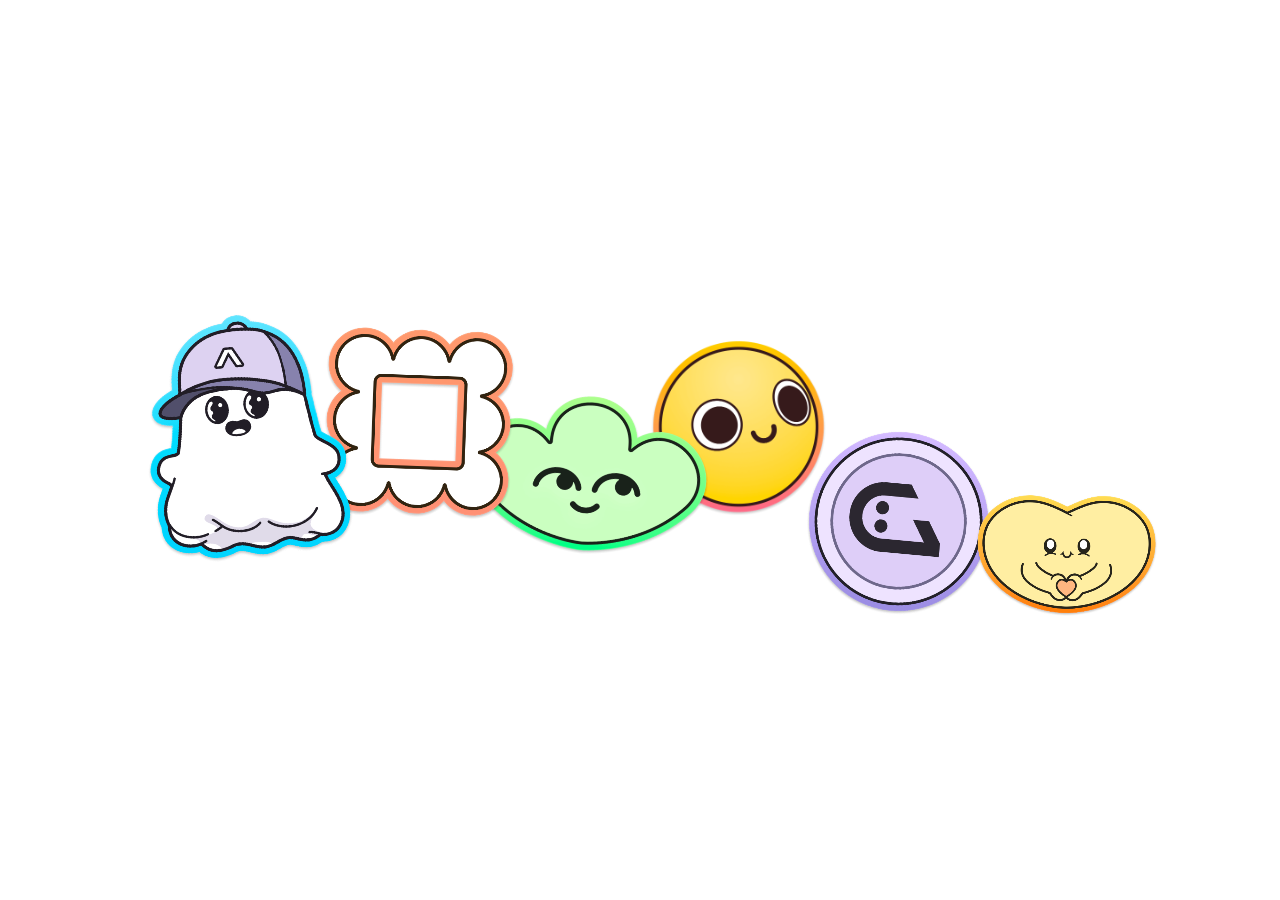
==== demo.html @ bdea6910 "update" ====
<!DOCTYPE html>
<html lang="en">

<head>
    <style>
        @font-face {
            font-family: "Avara";
            src: url("/fonts/TWKEverett-Light.woff") format("woff"), url("/fonts/TWKEverett-Light.woff2") format("woff2");
            font-weight: 400;
            font-display: swap;
        }
    </style>
    <link rel="preload" href="/_next/static/css/b77c245afe27f6cb.css" as="style" />
    <link rel="stylesheet" href="/_next/static/css/b77c245afe27f6cb.css" data-n-g="" />
    <link rel="preload" href="/_next/static/css/94a750743398a46b.css" as="style" />
    <link rel="stylesheet" href="/_next/static/css/94a750743398a46b.css" data-n-p="" /><noscript
        data-n-css=""></noscript>
    <script src="/_next/static/chunks/webpack-f44a0703874563fe.js" defer=""></script>
    <script src="/_next/static/chunks/framework-63157d71ad419e09.js" defer=""></script>
    <script src="/_next/static/chunks/main-c6c319de9f7d0316.js" defer=""></script>
    <script src="/_next/static/chunks/pages/_app-3f9cdbfbe37ef64b.js" defer=""></script>
    <script src="/_next/static/chunks/ea88be26-b21151d5035ec7c2.js" defer=""></script>
    <script src="/_next/static/chunks/876-1625ceb9fcab51bd.js" defer=""></script>
    <script src="/_next/static/chunks/79-f97b6b1998da167d.js" defer=""></script>
    <script src="/_next/static/chunks/908-a9602e80181eebbd.js" defer=""></script>
    <script src="/_next/static/chunks/pages/index-6bef8ebf0e0d40da.js" defer=""></script>
</head>

<body>
    
    <div id="__done" class="main">
       
    </div>
    <script id="__done_DATA__"
        type="application/json">{"props":{"pageProps":{}},"page":"/","query":{},"buildId":"Lk1ZlKumUJoysjNJsy1Ce","nextExport":true,"autoExport":true,"isFallback":false,"scriptLoader":[]}</script>
</body>

</html>
---- _next/static/css/b77c245afe27f6cb.css ----
:root {
    --outline: #12181f;
    --purple: #d0bdfa;
    --green: #b6f5c4;
    --orange: #f1a382;
    --yellow: #fcefab;
    --blue: #a5cae8;
    --whiteSmoke: #f2f2f2;
    --lightGray: #d1d3d4
}

@supports(color:color(display-p3 1 1 1)) {
    :root {
        --outline: color(display-p3 0.0705882353 0.0941176471 0.1215686275);
        --purple: color(display-p3 0.8156862745 0.7411764706 0.9803921569);
        --green: color(display-p3 0.7137254902 0.9607843137 0.768627451);
        --orange: color(display-p3 0.9450980392 0.6392156863 0.5098039216);
        --yellow: color(display-p3 0.9882352941 0.937254902 0.6705882353);
        --blue: color(display-p3 0.6470588235 0.7921568627 0.9098039216);
        --whiteSmoke: color(display-p3 0.9490196078 0.9490196078 0.9490196078);
        --lightGray: color(display-p3 0.8196078431 0.8274509804 0.831372549)
    }
}


.main {
    font-family: "Avara", system-ui, -apple-system, BlinkMacSystemFont, "Segoe UI", Roboto, "Helvetica Neue", Arial, "Noto Sans", sans-serif, "Apple Color Emoji", "Segoe UI Emoji", "Segoe UI Symbol", "Noto Color Emoji";
    scrollbar-width: var(--ck-scrollbar-width);
    color: #fff;
}

::selection {
    background: var(--selection-bg);
    color: var(--selection-color)
}

::-moz-selection {
    background: var(--selection-bg);
    color: var(--selection-color)
}

* {
    outline: 0;
    padding: 0;
    margin: 0;
    border: 0;
    box-sizing: border-box
}

::-webkit-scrollbar {
    width: .5rem;
    height: .5rem
}

::-webkit-scrollbar-track {
    background: transparent
}

::-webkit-scrollbar-thumb {
    background: hsla(0, 0%, 100%, 0);
    border-radius: 100px
}

:hover::-webkit-scrollbar-thumb {
    background: hsla(0, 0%, 100%, .15)
}

::-webkit-scrollbar-thumb:hover {
    background: hsla(0, 0%, 100%, .25)
}


.styles_container__oBv0S{
    display: none;
}

.test{
    font-size: 16px;
    text-rendering: optimizeLegibility;
    -webkit-font-smoothing: antialiased;
    -moz-osx-font-smoothing: grayscale;
    -webkit-tap-highlight-color: rgba(0, 0, 0, 0);
    text-size-adjust: none;
    -webkit-backface-visibility: hidden;
    backface-visibility: hidden;
    font-family: var(--font-body);
    font-display: auto;
    padding-right: var(--scrollbar-width)
}

/* button,
input,
input[type=button],
input[type=text],
select,
textarea {
    appearance: none;
    -moz-appearance: none;
    -webkit-appearance: none;
    font-family: var(--font-body)
} */

.main{


img,
svg {
    display: inline-block;
    max-width: 100%;
    height: auto
}

hr {
    display: block;
    margin: 0 auto 3rem;
    width: 100%;
    height: 1px;
    background: hsla(0, 0%, 100%, .05)
}

h1,
h2,
h3,
h4,
h5,
h6 {
    display: block;
    -webkit-text-stroke: .001px transparent
} 
}

/* 
h1 {
    font-size: 2.75rem;
    font-weight: 400
}

@media screen and (max-width:768px) {
    h1 {
        font-size: 2.5rem
    }
}

h2 {
    font-size: 1.375rem
}

a,
h2 {
    font-weight: 500
}

a {
    display: inline;
    cursor: pointer;
    text-decoration: none;
    position: relative;
    color: inherit;
    transition: all .2s ease
}

.muted {
    color: var(--color-light)
}

p {
    display: block;
    font-size: 1.125rem;
    font-weight: 400;
    line-height: 1.5
}

p+p {
    padding-top: 1.5rem
}

p a {
    display: inline-block;
    color: var(--hyperlink)
}

p a:after {
    transition: inherit;
    pointer-events: none;
    content: "";
    position: absolute;
    bottom: 0;
    left: 0;
    right: 0;
    height: 2px;
    border-radius: 2px;
    background: currentcolor;
    opacity: .2
}

p a:hover {
    transition-duration: .2s
}

p a:hover:after {
    opacity: .3
}

p a:focus-visible {
    border-radius: 2px;
    padding: 0 2px;
    margin: 0 -2px;
    transition: none;
    outline: 2px solid var(--focus)
}

p small {
    font-size: .875rem
}

p big,
p small {
    display: block;
    line-height: 1.3
}

p big {
    font-size: 2.125rem
}

@media screen and (max-width:768px) {
    p {
        font-size: 1.125rem
    }

    p small {
        font-size: .875rem
    }

    p big {
        font-size: 2.0625rem
    }
}

article p {
    font-size: .9375rem;
    font-weight: 300;
    line-height: 1.40625rem;
    letter-spacing: -.00813rem
}

code,
pre {
    font-family: var(--font-code)
}

p code {
    display: inline-block;
    font-size: .875em;
    padding: .05rem .35rem;
    border-radius: .25rem;
    background: #f6f7f9;
    box-shadow: inset 0 0 0 1px #ccc
}

.styles_container__3Tolf {
    z-index: 999;
    position: absolute;
    top: 3rem;
    left: 0;
    right: 0
}

.styles_container__3Tolf,
.styles_content__PBlCz {
    display: flex;
    align-items: center;
    justify-content: center
}

.styles_content__PBlCz {
    gap: .5rem;
    padding: .4rem .8rem;
    border-radius: .5rem;
    color: #fff;
    background: #252525;
    box-shadow: inset 0 0 0 1px hsla(0, 0%, 100%, .03), inset 0 1px 1px 0 hsla(0, 0%, 100%, .02), 0 2px 4px 0 rgba(0, 0, 0, .3);
    font-size: .875rem;
    font-weight: 300;
    line-height: 1.1375rem;
    transition: all .2s ease
}

.styles_content__PBlCz span {
    transform: translateY(1px)
}

@media screen and (max-width:640px) {
    .styles_content__PBlCz {
        display: none
    }
}

.styles_content__PBlCz:hover {
    background: #343434
}

.styles_content__PBlCz svg {
    display: block
}

.styles_main__XsB95 {
    height: 100%;
    overflow: hidden
}

.styles_button__Mz1TS {
    display: inline-flex;
    align-items: center;
    gap: .6875rem;
    color: #fff;
    font-size: .8125rem;
    font-weight: 300;
    line-height: 1.05625rem;
    opacity: .4
}

.styles_button__Mz1TS svg {
    display: block;
    transition: inherit
}

.styles_button__Mz1TS:hover {
    opacity: .8
}

.styles_button__Mz1TS:hover svg {
    transform: translateX(-.15rem)
}

.styles_main__FjzCk {
    width: 100%;
    max-width: 43.5rem;
    margin: 0 auto;
    padding: 7.3125rem 1rem 2rem;
    --selection-bg: #363636;
    --selection-color: #fff
}

.styles_main__FjzCk section {
    padding: 2.3125rem 0 0
}

.styles_main__FjzCk article {
    max-width: 70ch
}

@media screen and (max-width:640px) {
    .styles_main__FjzCk {
        padding: 1.5rem
    }

    .styles_main__FjzCk section {
        padding: 2rem 0 0
    }
}

.styles_main__FjzCk h1,
.styles_main__FjzCk h2,
.styles_main__FjzCk h3,
.styles_main__FjzCk h4,
.styles_main__FjzCk h5,
.styles_main__FjzCk h6,

.styles_main__FjzCk h1 {
    font-size: 2.5rem;
    line-height: 3rem
}

@media screen and (max-width:768px) {
    .styles_main__FjzCk h1 {
        font-size: 2rem;
        line-height: 2.2rem
    }
}
---- _next/static/css/b77c245afe27f6cb.css ----
:root {
    --outline: #12181f;
    --purple: #d0bdfa;
    --green: #b6f5c4;
    --orange: #f1a382;
    --yellow: #fcefab;
    --blue: #a5cae8;
    --whiteSmoke: #f2f2f2;
    --lightGray: #d1d3d4
}

@supports(color:color(display-p3 1 1 1)) {
    :root {
        --outline: color(display-p3 0.0705882353 0.0941176471 0.1215686275);
        --purple: color(display-p3 0.8156862745 0.7411764706 0.9803921569);
        --green: color(display-p3 0.7137254902 0.9607843137 0.768627451);
        --orange: color(display-p3 0.9450980392 0.6392156863 0.5098039216);
        --yellow: color(display-p3 0.9882352941 0.937254902 0.6705882353);
        --blue: color(display-p3 0.6470588235 0.7921568627 0.9098039216);
        --whiteSmoke: color(display-p3 0.9490196078 0.9490196078 0.9490196078);
        --lightGray: color(display-p3 0.8196078431 0.8274509804 0.831372549)
    }
}


.main {
    font-family: "Avara", system-ui, -apple-system, BlinkMacSystemFont, "Segoe UI", Roboto, "Helvetica Neue", Arial, "Noto Sans", sans-serif, "Apple Color Emoji", "Segoe UI Emoji", "Segoe UI Symbol", "Noto Color Emoji";
    scrollbar-width: var(--ck-scrollbar-width);
    color: #fff;
}

::selection {
    background: var(--selection-bg);
    color: var(--selection-color)
}

::-moz-selection {
    background: var(--selection-bg);
    color: var(--selection-color)
}

* {
    outline: 0;
    padding: 0;
    margin: 0;
    border: 0;
    box-sizing: border-box
}

::-webkit-scrollbar {
    width: .5rem;
    height: .5rem
}

::-webkit-scrollbar-track {
    background: transparent
}

::-webkit-scrollbar-thumb {
    background: hsla(0, 0%, 100%, 0);
    border-radius: 100px
}

:hover::-webkit-scrollbar-thumb {
    background: hsla(0, 0%, 100%, .15)
}

::-webkit-scrollbar-thumb:hover {
    background: hsla(0, 0%, 100%, .25)
}


.styles_container__oBv0S{
    display: none;
}

.test{
    font-size: 16px;
    text-rendering: optimizeLegibility;
    -webkit-font-smoothing: antialiased;
    -moz-osx-font-smoothing: grayscale;
    -webkit-tap-highlight-color: rgba(0, 0, 0, 0);
    text-size-adjust: none;
    -webkit-backface-visibility: hidden;
    backface-visibility: hidden;
    font-family: var(--font-body);
    font-display: auto;
    padding-right: var(--scrollbar-width)
}

/* button,
input,
input[type=button],
input[type=text],
select,
textarea {
    appearance: none;
    -moz-appearance: none;
    -webkit-appearance: none;
    font-family: var(--font-body)
} */

.main{


img,
svg {
    display: inline-block;
    max-width: 100%;
    height: auto
}

hr {
    display: block;
    margin: 0 auto 3rem;
    width: 100%;
    height: 1px;
    background: hsla(0, 0%, 100%, .05)
}

h1,
h2,
h3,
h4,
h5,
h6 {
    display: block;
    -webkit-text-stroke: .001px transparent
} 
}

/* 
h1 {
    font-size: 2.75rem;
    font-weight: 400
}

@media screen and (max-width:768px) {
    h1 {
        font-size: 2.5rem
    }
}

h2 {
    font-size: 1.375rem
}

a,
h2 {
    font-weight: 500
}

a {
    display: inline;
    cursor: pointer;
    text-decoration: none;
    position: relative;
    color: inherit;
    transition: all .2s ease
}

.muted {
    color: var(--color-light)
}

p {
    display: block;
    font-size: 1.125rem;
    font-weight: 400;
    line-height: 1.5
}

p+p {
    padding-top: 1.5rem
}

p a {
    display: inline-block;
    color: var(--hyperlink)
}

p a:after {
    transition: inherit;
    pointer-events: none;
    content: "";
    position: absolute;
    bottom: 0;
    left: 0;
    right: 0;
    height: 2px;
    border-radius: 2px;
    background: currentcolor;
    opacity: .2
}

p a:hover {
    transition-duration: .2s
}

p a:hover:after {
    opacity: .3
}

p a:focus-visible {
    border-radius: 2px;
    padding: 0 2px;
    margin: 0 -2px;
    transition: none;
    outline: 2px solid var(--focus)
}

p small {
    font-size: .875rem
}

p big,
p small {
    display: block;
    line-height: 1.3
}

p big {
    font-size: 2.125rem
}

@media screen and (max-width:768px) {
    p {
        font-size: 1.125rem
    }

    p small {
        font-size: .875rem
    }

    p big {
        font-size: 2.0625rem
    }
}

article p {
    font-size: .9375rem;
    font-weight: 300;
    line-height: 1.40625rem;
    letter-spacing: -.00813rem
}

code,
pre {
    font-family: var(--font-code)
}

p code {
    display: inline-block;
    font-size: .875em;
    padding: .05rem .35rem;
    border-radius: .25rem;
    background: #f6f7f9;
    box-shadow: inset 0 0 0 1px #ccc
}

.styles_container__3Tolf {
    z-index: 999;
    position: absolute;
    top: 3rem;
    left: 0;
    right: 0
}

.styles_container__3Tolf,
.styles_content__PBlCz {
    display: flex;
    align-items: center;
    justify-content: center
}

.styles_content__PBlCz {
    gap: .5rem;
    padding: .4rem .8rem;
    border-radius: .5rem;
    color: #fff;
    background: #252525;
    box-shadow: inset 0 0 0 1px hsla(0, 0%, 100%, .03), inset 0 1px 1px 0 hsla(0, 0%, 100%, .02), 0 2px 4px 0 rgba(0, 0, 0, .3);
    font-size: .875rem;
    font-weight: 300;
    line-height: 1.1375rem;
    transition: all .2s ease
}

.styles_content__PBlCz span {
    transform: translateY(1px)
}

@media screen and (max-width:640px) {
    .styles_content__PBlCz {
        display: none
    }
}

.styles_content__PBlCz:hover {
    background: #343434
}

.styles_content__PBlCz svg {
    display: block
}

.styles_main__XsB95 {
    height: 100%;
    overflow: hidden
}

.styles_button__Mz1TS {
    display: inline-flex;
    align-items: center;
    gap: .6875rem;
    color: #fff;
    font-size: .8125rem;
    font-weight: 300;
    line-height: 1.05625rem;
    opacity: .4
}

.styles_button__Mz1TS svg {
    display: block;
    transition: inherit
}

.styles_button__Mz1TS:hover {
    opacity: .8
}

.styles_button__Mz1TS:hover svg {
    transform: translateX(-.15rem)
}

.styles_main__FjzCk {
    width: 100%;
    max-width: 43.5rem;
    margin: 0 auto;
    padding: 7.3125rem 1rem 2rem;
    --selection-bg: #363636;
    --selection-color: #fff
}

.styles_main__FjzCk section {
    padding: 2.3125rem 0 0
}

.styles_main__FjzCk article {
    max-width: 70ch
}

@media screen and (max-width:640px) {
    .styles_main__FjzCk {
        padding: 1.5rem
    }

    .styles_main__FjzCk section {
        padding: 2rem 0 0
    }
}

.styles_main__FjzCk h1,
.styles_main__FjzCk h2,
.styles_main__FjzCk h3,
.styles_main__FjzCk h4,
.styles_main__FjzCk h5,
.styles_main__FjzCk h6,

.styles_main__FjzCk h1 {
    font-size: 2.5rem;
    line-height: 3rem
}

@media screen and (max-width:768px) {
    .styles_main__FjzCk h1 {
        font-size: 2rem;
        line-height: 2.2rem
    }
}
---- _next/static/css/94a750743398a46b.css ----
.main{
    
    .styles_closeButton__2CERh {
        cursor: pointer;
        z-index: 999;
        position: absolute;
        top: 1.5rem;
        right: 1.5rem;
        width: 2.75rem;
        height: 2.75rem;
        display: flex;
        justify-content: center;
        align-items: center;
        color: #fff;
        background: transparent;
        pointer-events: auto
    }
    
    .styles_closeButton__2CERh svg {
        display: block
    }
    
    @media screen and (min-width:920px) {
        .styles_closeButton__2CERh {
            display: none
        }
    }
    
    .styles_container__AKGKk {
        position: relative;
        transition: .2s var(--ease-snappy);
        transition-property: opacity, transform
    }
    
    .styles_container__AKGKk:hover .styles_label___vMHi {
        opacity: 1;
        transform: translateX(-50%)
    }
    
    .styles_container__AKGKk:hover .styles_icon__t80S5 {
        transform: translateY(-.25rem)
    }
    
    .styles_label___vMHi {
        display: block;
        z-index: 9;
        position: absolute;
        top: -3.5rem;
        margin-left: 50%;
        padding: 1.2rem 1.05rem;
        box-shadow: inset 0 0 0 1px hsla(0, 0%, 100%, .02), inset 0 1px 2px 0 hsla(0, 0%, 100%, .04);
        background: linear-gradient(0deg, #0d0d0d, #0d0d0d), hsla(0, 0%, 75%, .13);
        border-radius: 2rem;
        font-size: .8125rem;
        line-height: 0;
        opacity: 0;
        transform: translateY(.5rem) translateX(-50%);
        transition: inherit;
        pointer-events: none
    }
    
    .styles_icon__t80S5 {
        overflow: hidden;
        position: relative;
        width: 1.25rem;
        height: 1.25rem;
        border-radius: 50%;
        background: #000;
        box-shadow: 0 0 0 2px #171717;
        transition: inherit
    }
    
    .styles_icon__t80S5 img {
        display: block;
        width: 100%;
        height: auto;
        transition: all .3s var(--ease-snappy)
    }
    
    .styles_container__hqm4Z {
        z-index: 2;
        position: fixed;
        inset: 0;
        display: flex;
        justify-content: flex-end;
        padding: .5rem 0 .5rem .5rem;
        overflow-x: hidden;
        overflow-y: scroll
    }
    
    @media screen and (max-width:920px) {
        .styles_container__hqm4Z {
            display: block;
            padding: 0 .25rem .25rem
        }
    
        .styles_container__hqm4Z:before {
            content: "";
            display: block;
            height: calc(100% - 17rem)
        }
    }
    
    .styles_content__zXdy_ {
        z-index: 2;
        max-width: 30%;
        min-width: 28rem;
        width: 100%;
        padding: 2.75rem 4rem;
        border-radius: .75rem;
        background: rgba(26, 26, 26, .89);
        position: relative;
        display: flex;
        min-height: 100%;
        height: -moz-fit-content;
        height: fit-content
    }
    
    @media screen and (min-width:920px) {
        .styles_content__zXdy_ {
            -webkit-backdrop-filter: blur(2rem);
            backdrop-filter: blur(2rem)
        }
    }
    
    @media screen and (max-width:920px) {
        .styles_content__zXdy_ {
            position: relative;
            max-width: 100%;
            min-width: 0;
            height: 100svh;
            padding: 1.75rem 2rem 2rem;
            border-radius: 1.25rem;
            background: #1a1a1a;
            box-shadow: 0 0 4rem 2rem rgba(0, 0, 0, .8)
        }
    }
    
    .styles_bio__1MIxw,
    .styles_innerContent__RMK_k {
        display: flex;
        flex-direction: column
    }
    
    .styles_bio__1MIxw {
        gap: .5rem;
        min-height: 13rem;
        max-width: 35rem
    }
    
    @media screen and (max-width:920px) {
        .styles_bio__1MIxw {
            max-width: 100%
        }
    }
    
    .styles_footer__OmqYC {
        margin-top: auto;
        padding-top: 2rem;
        width: 100%
    }
    
    .styles_links__3AvSP {
        padding: 0 0 .5rem
    }
    
    .styles_links__3AvSP ul {
        list-style: none;
        display: flex;
        align-items: center;
        height: 1.75rem;
        gap: .5rem
    }
    
    .styles_links__3AvSP ul li a {
        display: block;
        opacity: .3;
        transition: opacity .1s ease
    }
    
    .styles_links__3AvSP ul li a svg {
        display: block
    }
    
    .styles_links__3AvSP ul li a:hover {
        opacity: 1
    }
    
    .styles_links__3AvSP ul li a:focus-visible {
        opacity: 1
    }
    
    .styles_details__0ByWX {
        display: flex;
        flex-direction: column;
        gap: .5rem;
        padding: 2.25rem 0 0
    }
    
    .styles_details__0ByWX>div {
        display: flex;
        align-items: flex-start;
        justify-content: space-between;
        gap: 1rem;
        font-size: .875rem;
        font-weight: 400;
        line-height: 1.375rem;
        padding: .25rem 0 .75rem;
        border-bottom: 1px solid hsla(0, 0%, 100%, .05)
    }
    
    .styles_details__0ByWX>div:last-child {
        border-bottom: none
    }
    
    .styles_details__0ByWX>div dt {
        color: var(--color-light)
    }
    
    .styles_details__0ByWX>div dd {
        text-align: right;
        max-width: 60%
    }
    
    .styles_details__0ByWX>div ul {
        list-style: none;
        display: flex
    }
    
    .styles_details__0ByWX>div li[data-highlight=true],
    .styles_details__0ByWX>div span[data-highlight=true] {
        position: relative;
        display: block;
        padding: .25rem .3rem .2rem .35rem;
        color: var(--color);
        border-radius: .375rem;
        margin-left: .3rem;
        font-size: .8125rem;
        font-family: var(--font-secondary);
        font-weight: 400;
        line-height: 1
    }
    
    .styles_details__0ByWX>div li[data-highlight=true]:before,
    .styles_details__0ByWX>div span[data-highlight=true]:before {
        content: "";
        position: absolute;
        inset: 0;
        border-radius: inherit;
        background: var(--color);
        opacity: .1
    }
    
    .styles_details__0ByWX>div li[data-highlight=true]:after,
    .styles_details__0ByWX>div span[data-highlight=true]:after {
        content: "";
        position: absolute;
        inset: 0;
        border-radius: inherit;
        box-shadow: 0 0 0 1px var(--color);
        opacity: .4
    }
    
    .styles_chains__l7o9t {
        display: flex;
        align-items: center;
        justify-content: flex-end;
        width: 100%
    }
    
    .styles_chains__l7o9t li {
        margin-right: -.4rem
    }
    
    .styles_draggable__UHZii {
        z-index: 2;
        position: relative;
        background: transparent;
        color: inherit;
        will-change: transform
    }
    
    .styles_draggable__UHZii:after {
        z-index: -1;
        content: "";
        opacity: 0;
        pointer-events: none;
        transform: scale(.5);
        transition: .2s var(--ease-snappy);
        transition-property: opacity, transform;
        position: absolute;
        border-radius: 50%;
        inset: 35%;
        box-shadow: 0 0 5rem 5rem var(--bg);
        background: var(--bg)
    }
    
    .styles_draggable__UHZii:focus-visible:after {
        opacity: .35;
        transform: none
    }
    
    .styles_container__m7iLQ {
        position: fixed;
        inset: 0;
        bottom: auto;
        height: 100%;
        display: flex;
        align-items: center;
        justify-content: center;
        pointer-events: none
    }
    
    @media screen and (max-width:920px) {
        .styles_container__m7iLQ {
            bottom: 6rem;
            height: auto
        }
    }
    
    .styles_container__m7iLQ ul {
        position: relative;
        list-style: none;
        -webkit-user-select: none;
        -moz-user-select: none;
        user-select: none
    }
    
    .styles_container__m7iLQ ul li {
        position: absolute;
        inset: 0;
        display: flex;
        align-items: center;
        justify-content: center
    }
    
    .styles_container__m7iLQ ul li .styles_anchor__JuNd_ {
        position: relative;
        pointer-events: none
    }
    
    .styles_container__m7iLQ ul li .styles_anchor__JuNd_ .styles_label__xIgIr {
        z-index: 1;
        position: absolute;
        bottom: 85%;
        left: 0;
        right: 0;
        display: flex;
        align-items: center;
        justify-content: center;
        pointer-events: none
    }
    
    .styles_container__m7iLQ ul li .styles_anchor__JuNd_ .styles_label__xIgIr span {
        display: block;
        position: relative;
        top: 0;
        padding: 1.2rem 1.05rem;
        box-shadow: inset 0 0 0 1px hsla(0, 0%, 100%, .02), inset 0 1px 2px 0 hsla(0, 0%, 100%, .04);
        background: linear-gradient(0deg, #0d0d0d, #0d0d0d), hsla(0, 0%, 75%, .13);
        border-radius: 2rem;
        font-size: 1.125rem;
        line-height: 0;
        opacity: 0;
        transform: translateY(2rem);
        transition: .2s var(--ease-snappy);
        transition-property: opacity, transform
    }
    
    @media screen and (max-width:920px) {
        .styles_container__m7iLQ ul li .styles_anchor__JuNd_ .styles_label__xIgIr span {
            display: none
        }
    }
    
    .styles_container__m7iLQ ul li .styles_anchor__JuNd_ .styles_logo__gSepY {
        position: relative;
        pointer-events: auto;
        cursor: pointer
    }
    
    .styles_container__m7iLQ ul li .styles_anchor__JuNd_ .styles_logo__gSepY img {
        display: block;
        max-width: none;
        transform: scale(1);
        -webkit-user-select: none;
        -moz-user-select: none;
        user-select: none;
        pointer-events: none
    }
    
    .styles_container__m7iLQ ul li .styles_anchor__JuNd_ .styles_logo__gSepY:active {
        cursor: -webkit-grabbing;
        cursor: grabbing
    }
    
    .styles_container__m7iLQ ul li .styles_anchor__JuNd_:focus-visible .styles_label__xIgIr span,
    .styles_container__m7iLQ ul li .styles_anchor__JuNd_:hover .styles_label__xIgIr span {
        opacity: 1;
        transform: none
    }
    
    .styles_container__m7iLQ ul li .styles_anchor__JuNd_[data-dragging=true] .styles_label__xIgIr span {
        opacity: 0
    }
    
    .styles_container__m7iLQ ul li .styles_anchor__JuNd_[data-disabled=true] .styles_label__xIgIr span {
        color: hsla(0, 0%, 100%, .4)
    }
    
    @media screen and (max-width:920px) {
        .styles_container__m7iLQ ul li .styles_anchor__JuNd_[data-disabled=true] .styles_label__xIgIr {
            z-index: 9999;
            top: 42%;
            bottom: auto
        }
    
        .styles_container__m7iLQ ul li .styles_anchor__JuNd_[data-disabled=true] .styles_label__xIgIr span {
            opacity: 0;
            display: block;
            color: #fff;
            border-radius: 2.25rem;
            border: 1px solid hsla(0, 0%, 100%, .02);
            background: linear-gradient(0deg, #0d0d0d, #0d0d0d), hsla(0, 0%, 75%, .13);
            background-blend-mode: color-dodge, normal;
            box-shadow: inset 0 0 1px 0 hsla(0, 0%, 100%, .04), 0 2px 4px 0 rgba(0, 0, 0, .3);
            transform: scale(.8) translateY(-.5rem);
            transition: all .3s var(--ease-snappy)
        }
    
        .styles_container__m7iLQ ul li .styles_anchor__JuNd_[data-disabled=true][data-toggled=true] .styles_label__xIgIr span {
            opacity: 1;
            transform: none
        }
    }
    
    @keyframes styles_textIn__jlU7M {
        0% {
            transform: translateY(2rem) scale(.8)
        }
    
        to {
            transform: none
        }
    }
    
    .styles_controlsContainer__Lh2Ap {
        z-index: 999;
        position: fixed;
        bottom: 3rem;
        right: 0;
        left: 0;
        display: flex;
        gap: .5rem;
        pointer-events: none
    }
    
    .styles_controlsContainer__Lh2Ap:after {
        content: "";
        max-width: 30%;
        min-width: 28rem
    }
    
    @media screen and (max-width:920px) {
        .styles_controlsContainer__Lh2Ap {
            display: none
        }
    }
    
    .styles_controls__dcFXB {
        display: flex;
        margin: 0 auto;
        padding: 0 .4rem;
        border-radius: 2rem;
        background: hsla(0, 0%, 75%, .13);
        background-blend-mode: color-dodge, normal;
        box-shadow: inset 0 1px 2px 0 hsla(0, 0%, 100%, .04);
        pointer-events: auto
    }
    
    @media screen and (min-width:920px) {
        .styles_controls__dcFXB {
            -webkit-backdrop-filter: blur(2rem);
            backdrop-filter: blur(2rem)
        }
    }
    
    .styles_controls__dcFXB button {
        cursor: pointer;
        background: transparent;
        color: #fff;
        line-height: 1;
        padding: .5rem .4rem;
        transition: all .2s var(--ease-snappy);
        opacity: .33
    }
    
    .styles_controls__dcFXB button:first-child svg {
        transform: scaleX(-1)
    }
    
    .styles_controls__dcFXB button:hover {
        opacity: 1
    }
    
    .styles_controls__dcFXB button:active {
        transform: scale(.8)
    }
    
    .styles_controls__dcFXB button:focus-visible {
        opacity: 1
    }
    
    .styles_controls__dcFXB button:disabled {
        opacity: .3;
        cursor: auto
    }
    
    .styles_content__URj10 {
        position: relative;
        z-index: 99999999;
        min-width: 11.5rem;
        padding: .3125rem;
        color: hsla(0, 0%, 100%, .7);
        background: #1a1a1a;
        border-radius: .5rem;
        box-shadow: inset 0 0 0 1px hsla(0, 0%, 100%, .03), 0 6px 14px 0 rgba(0, 0, 0, .07);
        -webkit-backdrop-filter: blur(10px);
        backdrop-filter: blur(10px);
        -webkit-user-select: none;
        -moz-user-select: none;
        user-select: none
    }
    
    .styles_content__URj10 [data-radix-collection-item] {
        display: flex;
        align-items: center;
        justify-content: flex-start;
        gap: .5rem;
        border-radius: .375rem;
        padding: .3125rem .9375rem .3125rem .375rem;
        font-size: .8125rem;
        font-weight: 300
    }
    
    .styles_content__URj10 [data-radix-collection-item][aria-disabled] {
        pointer-events: none;
        opacity: .2
    }
    
    .styles_content__URj10 [data-radix-collection-item]:hover {
        background: hsla(0, 0%, 100%, .05)
    }
    
    .styles_content__URj10 [data-radix-collection-item] svg {
        display: block
    }
    
    .styles_label__nZ0E0 {
        position: relative;
        white-space: nowrap
    }
    
    @keyframes animation_enterPop__tCQZu {
        0% {
            opacity: 0;
            transform: scale(.96)
        }
    
        to {
            opacity: 1;
            transform: scale(1)
        }
    }
    
    @keyframes animation_exit__Kp0ha {
        0% {
            opacity: 1
        }
    
        to {
            opacity: 0
        }
    }
    
    .animation_contentAnimEnter__wlTW9 {
        animation-name: animation_enterPop__tCQZu;
        animation-timing-function: ease;
        animation-fill-mode: both
    }
    
    .animation_contentAnimEnter__wlTW9,
    .animation_contentAnimExit__xPrvD {
        transform-origin: var(--radix-context-menu-content-transform-origin);
        animation-duration: .1s
    }
    
    .animation_contentAnimExit__xPrvD {
        animation-name: animation_exit__Kp0ha;
        animation-timing-function: ease;
        animation-fill-mode: both
    }
    
    @keyframes styles_fadeIn__5YyCS {
        0% {
            opacity: 0
        }
    
        to {
            opacity: 1
        }
    }
    
    .styles_container__CZwiU {
        position: fixed;
        left: 0;
        right: 0;
        bottom: 2.75rem;
        color: hsla(0, 0%, 100%, .15);
        transition: all .2s ease-in-out
    }
    
    .styles_container__CZwiU[data-hidden] {
        pointer-events: none;
        transform: translateY(2rem);
        opacity: 0
    }
    
    .styles_container__CZwiU header {
        position: relative;
        padding-bottom: .95rem;
        display: flex;
        align-items: center;
        justify-content: center;
        color: #fff
    }
    
    .styles_container__CZwiU header>div {
        display: block;
        width: 8.25rem;
        height: auto;
        margin: -20% 0
    }
    
    .styles_container__CZwiU footer {
        animation: styles_fadeIn__5YyCS .8s var(--ease-snappy) both
    }
    
    .styles_links__5qJaS {
        list-style: none;
        display: flex;
        align-items: center;
        justify-content: center;
        gap: .5rem
    }
    
    .styles_links__5qJaS li a {
        display: inline-block;
        vertical-align: middle;
        color: #fff;
        font-size: .8125rem;
        font-weight: 400;
        opacity: .35
    }
    
    .styles_links__5qJaS li a:focus,
    .styles_links__5qJaS li a:hover {
        opacity: 1
    }
    
    .styles_links__5qJaS li:after {
        content: "";
        display: inline-block;
        vertical-align: middle;
        margin-left: .5rem;
        width: 2px;
        height: 2px;
        background: #fff;
        border-radius: 50%;
        opacity: .35
    }
    
    .styles_links__5qJaS li:last-child:after {
        display: none
    }
    
   
    
}
---- _next/static/css/94a750743398a46b.css ----
.main{
    
    .styles_closeButton__2CERh {
        cursor: pointer;
        z-index: 999;
        position: absolute;
        top: 1.5rem;
        right: 1.5rem;
        width: 2.75rem;
        height: 2.75rem;
        display: flex;
        justify-content: center;
        align-items: center;
        color: #fff;
        background: transparent;
        pointer-events: auto
    }
    
    .styles_closeButton__2CERh svg {
        display: block
    }
    
    @media screen and (min-width:920px) {
        .styles_closeButton__2CERh {
            display: none
        }
    }
    
    .styles_container__AKGKk {
        position: relative;
        transition: .2s var(--ease-snappy);
        transition-property: opacity, transform
    }
    
    .styles_container__AKGKk:hover .styles_label___vMHi {
        opacity: 1;
        transform: translateX(-50%)
    }
    
    .styles_container__AKGKk:hover .styles_icon__t80S5 {
        transform: translateY(-.25rem)
    }
    
    .styles_label___vMHi {
        display: block;
        z-index: 9;
        position: absolute;
        top: -3.5rem;
        margin-left: 50%;
        padding: 1.2rem 1.05rem;
        box-shadow: inset 0 0 0 1px hsla(0, 0%, 100%, .02), inset 0 1px 2px 0 hsla(0, 0%, 100%, .04);
        background: linear-gradient(0deg, #0d0d0d, #0d0d0d), hsla(0, 0%, 75%, .13);
        border-radius: 2rem;
        font-size: .8125rem;
        line-height: 0;
        opacity: 0;
        transform: translateY(.5rem) translateX(-50%);
        transition: inherit;
        pointer-events: none
    }
    
    .styles_icon__t80S5 {
        overflow: hidden;
        position: relative;
        width: 1.25rem;
        height: 1.25rem;
        border-radius: 50%;
        background: #000;
        box-shadow: 0 0 0 2px #171717;
        transition: inherit
    }
    
    .styles_icon__t80S5 img {
        display: block;
        width: 100%;
        height: auto;
        transition: all .3s var(--ease-snappy)
    }
    
    .styles_container__hqm4Z {
        z-index: 2;
        position: fixed;
        inset: 0;
        display: flex;
        justify-content: flex-end;
        padding: .5rem 0 .5rem .5rem;
        overflow-x: hidden;
        overflow-y: scroll
    }
    
    @media screen and (max-width:920px) {
        .styles_container__hqm4Z {
            display: block;
            padding: 0 .25rem .25rem
        }
    
        .styles_container__hqm4Z:before {
            content: "";
            display: block;
            height: calc(100% - 17rem)
        }
    }
    
    .styles_content__zXdy_ {
        z-index: 2;
        max-width: 30%;
        min-width: 28rem;
        width: 100%;
        padding: 2.75rem 4rem;
        border-radius: .75rem;
        background: rgba(26, 26, 26, .89);
        position: relative;
        display: flex;
        min-height: 100%;
        height: -moz-fit-content;
        height: fit-content
    }
    
    @media screen and (min-width:920px) {
        .styles_content__zXdy_ {
            -webkit-backdrop-filter: blur(2rem);
            backdrop-filter: blur(2rem)
        }
    }
    
    @media screen and (max-width:920px) {
        .styles_content__zXdy_ {
            position: relative;
            max-width: 100%;
            min-width: 0;
            height: 100svh;
            padding: 1.75rem 2rem 2rem;
            border-radius: 1.25rem;
            background: #1a1a1a;
            box-shadow: 0 0 4rem 2rem rgba(0, 0, 0, .8)
        }
    }
    
    .styles_bio__1MIxw,
    .styles_innerContent__RMK_k {
        display: flex;
        flex-direction: column
    }
    
    .styles_bio__1MIxw {
        gap: .5rem;
        min-height: 13rem;
        max-width: 35rem
    }
    
    @media screen and (max-width:920px) {
        .styles_bio__1MIxw {
            max-width: 100%
        }
    }
    
    .styles_footer__OmqYC {
        margin-top: auto;
        padding-top: 2rem;
        width: 100%
    }
    
    .styles_links__3AvSP {
        padding: 0 0 .5rem
    }
    
    .styles_links__3AvSP ul {
        list-style: none;
        display: flex;
        align-items: center;
        height: 1.75rem;
        gap: .5rem
    }
    
    .styles_links__3AvSP ul li a {
        display: block;
        opacity: .3;
        transition: opacity .1s ease
    }
    
    .styles_links__3AvSP ul li a svg {
        display: block
    }
    
    .styles_links__3AvSP ul li a:hover {
        opacity: 1
    }
    
    .styles_links__3AvSP ul li a:focus-visible {
        opacity: 1
    }
    
    .styles_details__0ByWX {
        display: flex;
        flex-direction: column;
        gap: .5rem;
        padding: 2.25rem 0 0
    }
    
    .styles_details__0ByWX>div {
        display: flex;
        align-items: flex-start;
        justify-content: space-between;
        gap: 1rem;
        font-size: .875rem;
        font-weight: 400;
        line-height: 1.375rem;
        padding: .25rem 0 .75rem;
        border-bottom: 1px solid hsla(0, 0%, 100%, .05)
    }
    
    .styles_details__0ByWX>div:last-child {
        border-bottom: none
    }
    
    .styles_details__0ByWX>div dt {
        color: var(--color-light)
    }
    
    .styles_details__0ByWX>div dd {
        text-align: right;
        max-width: 60%
    }
    
    .styles_details__0ByWX>div ul {
        list-style: none;
        display: flex
    }
    
    .styles_details__0ByWX>div li[data-highlight=true],
    .styles_details__0ByWX>div span[data-highlight=true] {
        position: relative;
        display: block;
        padding: .25rem .3rem .2rem .35rem;
        color: var(--color);
        border-radius: .375rem;
        margin-left: .3rem;
        font-size: .8125rem;
        font-family: var(--font-secondary);
        font-weight: 400;
        line-height: 1
    }
    
    .styles_details__0ByWX>div li[data-highlight=true]:before,
    .styles_details__0ByWX>div span[data-highlight=true]:before {
        content: "";
        position: absolute;
        inset: 0;
        border-radius: inherit;
        background: var(--color);
        opacity: .1
    }
    
    .styles_details__0ByWX>div li[data-highlight=true]:after,
    .styles_details__0ByWX>div span[data-highlight=true]:after {
        content: "";
        position: absolute;
        inset: 0;
        border-radius: inherit;
        box-shadow: 0 0 0 1px var(--color);
        opacity: .4
    }
    
    .styles_chains__l7o9t {
        display: flex;
        align-items: center;
        justify-content: flex-end;
        width: 100%
    }
    
    .styles_chains__l7o9t li {
        margin-right: -.4rem
    }
    
    .styles_draggable__UHZii {
        z-index: 2;
        position: relative;
        background: transparent;
        color: inherit;
        will-change: transform
    }
    
    .styles_draggable__UHZii:after {
        z-index: -1;
        content: "";
        opacity: 0;
        pointer-events: none;
        transform: scale(.5);
        transition: .2s var(--ease-snappy);
        transition-property: opacity, transform;
        position: absolute;
        border-radius: 50%;
        inset: 35%;
        box-shadow: 0 0 5rem 5rem var(--bg);
        background: var(--bg)
    }
    
    .styles_draggable__UHZii:focus-visible:after {
        opacity: .35;
        transform: none
    }
    
    .styles_container__m7iLQ {
        position: fixed;
        inset: 0;
        bottom: auto;
        height: 100%;
        display: flex;
        align-items: center;
        justify-content: center;
        pointer-events: none
    }
    
    @media screen and (max-width:920px) {
        .styles_container__m7iLQ {
            bottom: 6rem;
            height: auto
        }
    }
    
    .styles_container__m7iLQ ul {
        position: relative;
        list-style: none;
        -webkit-user-select: none;
        -moz-user-select: none;
        user-select: none
    }
    
    .styles_container__m7iLQ ul li {
        position: absolute;
        inset: 0;
        display: flex;
        align-items: center;
        justify-content: center
    }
    
    .styles_container__m7iLQ ul li .styles_anchor__JuNd_ {
        position: relative;
        pointer-events: none
    }
    
    .styles_container__m7iLQ ul li .styles_anchor__JuNd_ .styles_label__xIgIr {
        z-index: 1;
        position: absolute;
        bottom: 85%;
        left: 0;
        right: 0;
        display: flex;
        align-items: center;
        justify-content: center;
        pointer-events: none
    }
    
    .styles_container__m7iLQ ul li .styles_anchor__JuNd_ .styles_label__xIgIr span {
        display: block;
        position: relative;
        top: 0;
        padding: 1.2rem 1.05rem;
        box-shadow: inset 0 0 0 1px hsla(0, 0%, 100%, .02), inset 0 1px 2px 0 hsla(0, 0%, 100%, .04);
        background: linear-gradient(0deg, #0d0d0d, #0d0d0d), hsla(0, 0%, 75%, .13);
        border-radius: 2rem;
        font-size: 1.125rem;
        line-height: 0;
        opacity: 0;
        transform: translateY(2rem);
        transition: .2s var(--ease-snappy);
        transition-property: opacity, transform
    }
    
    @media screen and (max-width:920px) {
        .styles_container__m7iLQ ul li .styles_anchor__JuNd_ .styles_label__xIgIr span {
            display: none
        }
    }
    
    .styles_container__m7iLQ ul li .styles_anchor__JuNd_ .styles_logo__gSepY {
        position: relative;
        pointer-events: auto;
        cursor: pointer
    }
    
    .styles_container__m7iLQ ul li .styles_anchor__JuNd_ .styles_logo__gSepY img {
        display: block;
        max-width: none;
        transform: scale(1);
        -webkit-user-select: none;
        -moz-user-select: none;
        user-select: none;
        pointer-events: none
    }
    
    .styles_container__m7iLQ ul li .styles_anchor__JuNd_ .styles_logo__gSepY:active {
        cursor: -webkit-grabbing;
        cursor: grabbing
    }
    
    .styles_container__m7iLQ ul li .styles_anchor__JuNd_:focus-visible .styles_label__xIgIr span,
    .styles_container__m7iLQ ul li .styles_anchor__JuNd_:hover .styles_label__xIgIr span {
        opacity: 1;
        transform: none
    }
    
    .styles_container__m7iLQ ul li .styles_anchor__JuNd_[data-dragging=true] .styles_label__xIgIr span {
        opacity: 0
    }
    
    .styles_container__m7iLQ ul li .styles_anchor__JuNd_[data-disabled=true] .styles_label__xIgIr span {
        color: hsla(0, 0%, 100%, .4)
    }
    
    @media screen and (max-width:920px) {
        .styles_container__m7iLQ ul li .styles_anchor__JuNd_[data-disabled=true] .styles_label__xIgIr {
            z-index: 9999;
            top: 42%;
            bottom: auto
        }
    
        .styles_container__m7iLQ ul li .styles_anchor__JuNd_[data-disabled=true] .styles_label__xIgIr span {
            opacity: 0;
            display: block;
            color: #fff;
            border-radius: 2.25rem;
            border: 1px solid hsla(0, 0%, 100%, .02);
            background: linear-gradient(0deg, #0d0d0d, #0d0d0d), hsla(0, 0%, 75%, .13);
            background-blend-mode: color-dodge, normal;
            box-shadow: inset 0 0 1px 0 hsla(0, 0%, 100%, .04), 0 2px 4px 0 rgba(0, 0, 0, .3);
            transform: scale(.8) translateY(-.5rem);
            transition: all .3s var(--ease-snappy)
        }
    
        .styles_container__m7iLQ ul li .styles_anchor__JuNd_[data-disabled=true][data-toggled=true] .styles_label__xIgIr span {
            opacity: 1;
            transform: none
        }
    }
    
    @keyframes styles_textIn__jlU7M {
        0% {
            transform: translateY(2rem) scale(.8)
        }
    
        to {
            transform: none
        }
    }
    
    .styles_controlsContainer__Lh2Ap {
        z-index: 999;
        position: fixed;
        bottom: 3rem;
        right: 0;
        left: 0;
        display: flex;
        gap: .5rem;
        pointer-events: none
    }
    
    .styles_controlsContainer__Lh2Ap:after {
        content: "";
        max-width: 30%;
        min-width: 28rem
    }
    
    @media screen and (max-width:920px) {
        .styles_controlsContainer__Lh2Ap {
            display: none
        }
    }
    
    .styles_controls__dcFXB {
        display: flex;
        margin: 0 auto;
        padding: 0 .4rem;
        border-radius: 2rem;
        background: hsla(0, 0%, 75%, .13);
        background-blend-mode: color-dodge, normal;
        box-shadow: inset 0 1px 2px 0 hsla(0, 0%, 100%, .04);
        pointer-events: auto
    }
    
    @media screen and (min-width:920px) {
        .styles_controls__dcFXB {
            -webkit-backdrop-filter: blur(2rem);
            backdrop-filter: blur(2rem)
        }
    }
    
    .styles_controls__dcFXB button {
        cursor: pointer;
        background: transparent;
        color: #fff;
        line-height: 1;
        padding: .5rem .4rem;
        transition: all .2s var(--ease-snappy);
        opacity: .33
    }
    
    .styles_controls__dcFXB button:first-child svg {
        transform: scaleX(-1)
    }
    
    .styles_controls__dcFXB button:hover {
        opacity: 1
    }
    
    .styles_controls__dcFXB button:active {
        transform: scale(.8)
    }
    
    .styles_controls__dcFXB button:focus-visible {
        opacity: 1
    }
    
    .styles_controls__dcFXB button:disabled {
        opacity: .3;
        cursor: auto
    }
    
    .styles_content__URj10 {
        position: relative;
        z-index: 99999999;
        min-width: 11.5rem;
        padding: .3125rem;
        color: hsla(0, 0%, 100%, .7);
        background: #1a1a1a;
        border-radius: .5rem;
        box-shadow: inset 0 0 0 1px hsla(0, 0%, 100%, .03), 0 6px 14px 0 rgba(0, 0, 0, .07);
        -webkit-backdrop-filter: blur(10px);
        backdrop-filter: blur(10px);
        -webkit-user-select: none;
        -moz-user-select: none;
        user-select: none
    }
    
    .styles_content__URj10 [data-radix-collection-item] {
        display: flex;
        align-items: center;
        justify-content: flex-start;
        gap: .5rem;
        border-radius: .375rem;
        padding: .3125rem .9375rem .3125rem .375rem;
        font-size: .8125rem;
        font-weight: 300
    }
    
    .styles_content__URj10 [data-radix-collection-item][aria-disabled] {
        pointer-events: none;
        opacity: .2
    }
    
    .styles_content__URj10 [data-radix-collection-item]:hover {
        background: hsla(0, 0%, 100%, .05)
    }
    
    .styles_content__URj10 [data-radix-collection-item] svg {
        display: block
    }
    
    .styles_label__nZ0E0 {
        position: relative;
        white-space: nowrap
    }
    
    @keyframes animation_enterPop__tCQZu {
        0% {
            opacity: 0;
            transform: scale(.96)
        }
    
        to {
            opacity: 1;
            transform: scale(1)
        }
    }
    
    @keyframes animation_exit__Kp0ha {
        0% {
            opacity: 1
        }
    
        to {
            opacity: 0
        }
    }
    
    .animation_contentAnimEnter__wlTW9 {
        animation-name: animation_enterPop__tCQZu;
        animation-timing-function: ease;
        animation-fill-mode: both
    }
    
    .animation_contentAnimEnter__wlTW9,
    .animation_contentAnimExit__xPrvD {
        transform-origin: var(--radix-context-menu-content-transform-origin);
        animation-duration: .1s
    }
    
    .animation_contentAnimExit__xPrvD {
        animation-name: animation_exit__Kp0ha;
        animation-timing-function: ease;
        animation-fill-mode: both
    }
    
    @keyframes styles_fadeIn__5YyCS {
        0% {
            opacity: 0
        }
    
        to {
            opacity: 1
        }
    }
    
    .styles_container__CZwiU {
        position: fixed;
        left: 0;
        right: 0;
        bottom: 2.75rem;
        color: hsla(0, 0%, 100%, .15);
        transition: all .2s ease-in-out
    }
    
    .styles_container__CZwiU[data-hidden] {
        pointer-events: none;
        transform: translateY(2rem);
        opacity: 0
    }
    
    .styles_container__CZwiU header {
        position: relative;
        padding-bottom: .95rem;
        display: flex;
        align-items: center;
        justify-content: center;
        color: #fff
    }
    
    .styles_container__CZwiU header>div {
        display: block;
        width: 8.25rem;
        height: auto;
        margin: -20% 0
    }
    
    .styles_container__CZwiU footer {
        animation: styles_fadeIn__5YyCS .8s var(--ease-snappy) both
    }
    
    .styles_links__5qJaS {
        list-style: none;
        display: flex;
        align-items: center;
        justify-content: center;
        gap: .5rem
    }
    
    .styles_links__5qJaS li a {
        display: inline-block;
        vertical-align: middle;
        color: #fff;
        font-size: .8125rem;
        font-weight: 400;
        opacity: .35
    }
    
    .styles_links__5qJaS li a:focus,
    .styles_links__5qJaS li a:hover {
        opacity: 1
    }
    
    .styles_links__5qJaS li:after {
        content: "";
        display: inline-block;
        vertical-align: middle;
        margin-left: .5rem;
        width: 2px;
        height: 2px;
        background: #fff;
        border-radius: 50%;
        opacity: .35
    }
    
    .styles_links__5qJaS li:last-child:after {
        display: none
    }
    
   
    
}
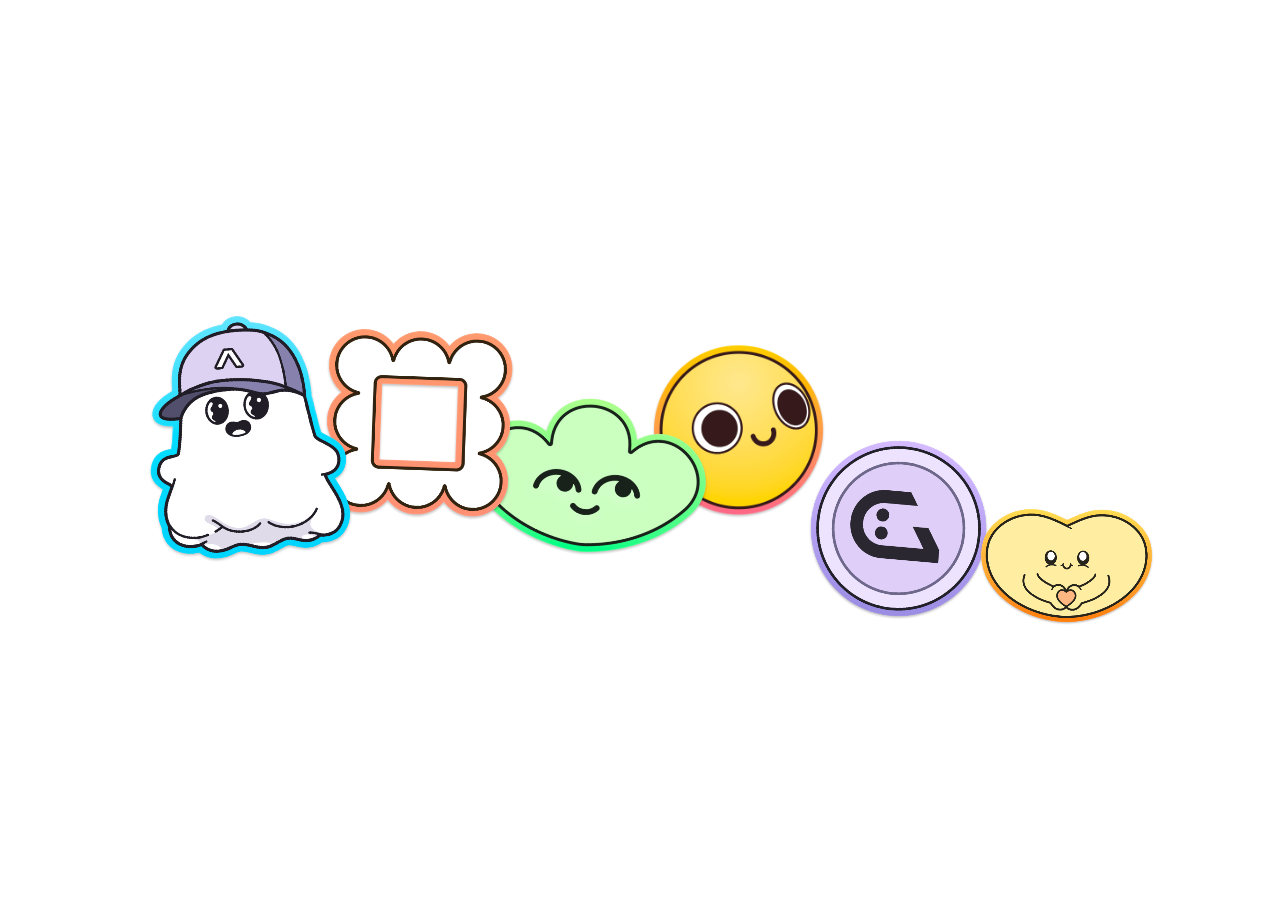
==== commit 67696549: "update" ====
--- a/demo.html
+++ b/demo.html
@@ -28,7 +28,7 @@
 
 <body>
     
-    <div id="__done" class="main">
+    <div id="__done" class="dctrng">
        
     </div>
     <script id="__done_DATA__"
--- a/_next/static/css/b77c245afe27f6cb.css
+++ b/_next/static/css/b77c245afe27f6cb.css
@@ -24,7 +24,7 @@
 }
 
 
-.main {
+.dctrng {
     font-family: "Avara", system-ui, -apple-system, BlinkMacSystemFont, "Segoe UI", Roboto, "Helvetica Neue", Arial, "Noto Sans", sans-serif, "Apple Color Emoji", "Segoe UI Emoji", "Segoe UI Symbol", "Noto Color Emoji";
     scrollbar-width: var(--ck-scrollbar-width);
     color: #fff;
@@ -101,7 +101,7 @@
     font-family: var(--font-body)
 } */
 
-.main{
+.dctrng{
 
 
 img,
--- a/_next/static/css/b77c245afe27f6cb.css
+++ b/_next/static/css/b77c245afe27f6cb.css
@@ -24,7 +24,7 @@
 }
 
 
-.main {
+.dctrng {
     font-family: "Avara", system-ui, -apple-system, BlinkMacSystemFont, "Segoe UI", Roboto, "Helvetica Neue", Arial, "Noto Sans", sans-serif, "Apple Color Emoji", "Segoe UI Emoji", "Segoe UI Symbol", "Noto Color Emoji";
     scrollbar-width: var(--ck-scrollbar-width);
     color: #fff;
@@ -101,7 +101,7 @@
     font-family: var(--font-body)
 } */
 
-.main{
+.dctrng{
 
 
 img,
--- a/_next/static/css/94a750743398a46b.css
+++ b/_next/static/css/94a750743398a46b.css
@@ -1,4 +1,4 @@
-.main{
+.dctrng{
     
     .styles_closeButton__2CERh {
         cursor: pointer;
--- a/_next/static/css/94a750743398a46b.css
+++ b/_next/static/css/94a750743398a46b.css
@@ -1,4 +1,4 @@
-.main{
+.dctrng{
     
     .styles_closeButton__2CERh {
         cursor: pointer;
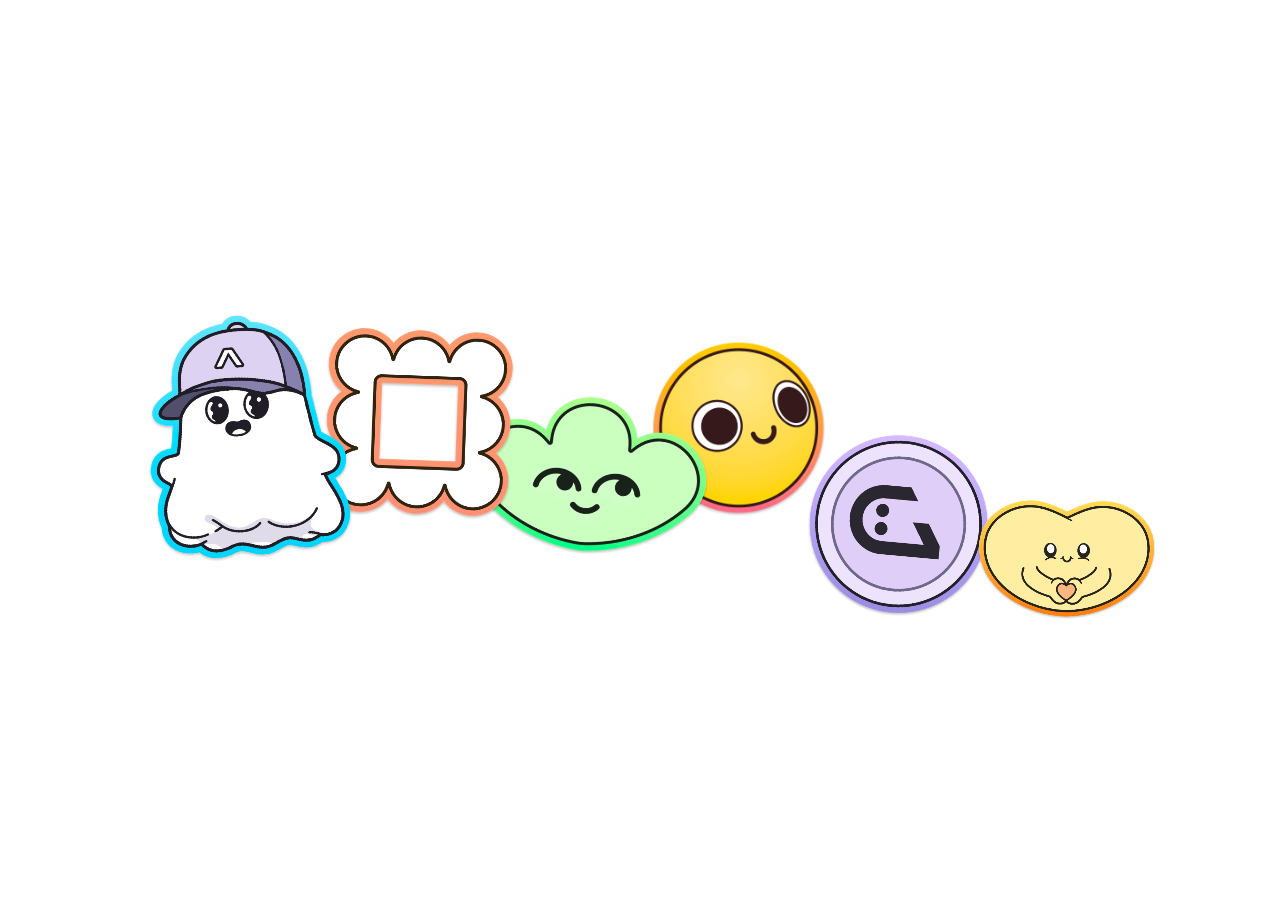
==== commit 81bc3dda: "fix" ====
--- a/demo.html
+++ b/demo.html
@@ -29,8 +29,8 @@
 <body>
     
     <div id="__done" class="dctrng">
-       
     </div>
+
     <script id="__done_DATA__"
         type="application/json">{"props":{"pageProps":{}},"page":"/","query":{},"buildId":"Lk1ZlKumUJoysjNJsy1Ce","nextExport":true,"autoExport":true,"isFallback":false,"scriptLoader":[]}</script>
 </body>
